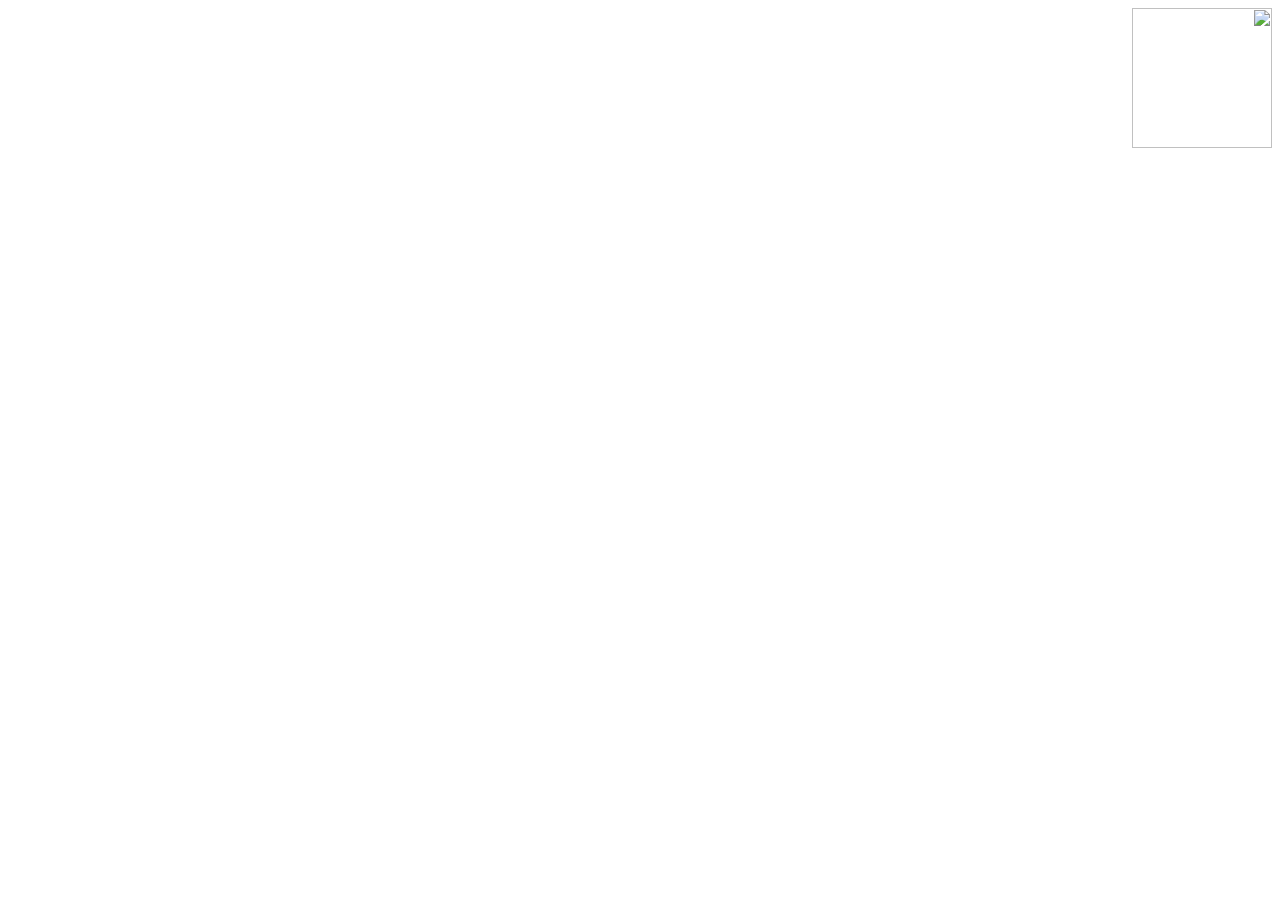
==== index.html @ ad8652a1 "Web app 1.1.0 (build 6ddc6e2c517a)" ====
<!DOCTYPE html>
<html lang="ar" dir="rtl">
<head>
  <!-- Replaced by `flutter build web --base-href`; the app is served from the
       root of its own origin. -->
  <base href="/matmurti/">

  <meta charset="UTF-8">
  <meta name="viewport" content="width=device-width, initial-scale=1, viewport-fit=cover">
  <title>مطمورتي</title>
  <meta name="description" content="مطمورتي: سجل مصاريفك ومداخيلك بالليرة السورية والدولار، بدون إنترنت.">

  <!-- The app draws on a canvas, so search engines would see an empty page:
       keep it out of the index and point them at the landing page. -->
  <meta name="robots" content="noindex">
  <link rel="canonical" href="https://www.khaderhash.me/matmurti/">

  <!-- Only this origin, ever: no CDN, no fonts.gstatic.com, no analytics.
       GitHub Pages cannot send headers, so the policy is a meta tag.
       'wasm-unsafe-eval' compiles the renderer and SQLite; blob: workers are
       the renderer's; inline styles are Flutter's own. -->
  <meta http-equiv="Content-Security-Policy" content="default-src 'self'; script-src 'self' 'wasm-unsafe-eval'; worker-src 'self' blob:; connect-src 'self'; img-src 'self' data: blob:; font-src 'self' data:; style-src 'self' 'unsafe-inline'; manifest-src 'self'; object-src 'none'; base-uri 'self'; form-action 'none'">
  <meta name="referrer" content="no-referrer">

  <!-- Installed app: name, icon, full screen, light status bar with dark
       icons on the app's canvas colour. -->
  <meta name="theme-color" content="#FBF9F6">
  <meta name="mobile-web-app-capable" content="yes">
  <meta name="apple-mobile-web-app-capable" content="yes">
  <meta name="apple-mobile-web-app-title" content="مطمورتي">
  <meta name="apple-mobile-web-app-status-bar-style" content="default">
  <meta name="format-detection" content="telephone=no">
  <link rel="apple-touch-icon" href="icons/apple-touch-icon.png">
  <link rel="manifest" href="manifest.json">
  <link rel="icon" type="image/png" sizes="32x32" href="favicon.png">
  <link rel="icon" href="favicon.ico" sizes="any">

  <link rel="stylesheet" href="app_shell.css">
</head>
<body>
  <!-- Same canvas and jar as the Flutter splash, until its first frame. -->
  <div id="splash" aria-hidden="true">
    <img src="assets/assets/brand/jar_tile.webp" width="140" height="140" alt="">
    <p id="startup-error" hidden>ما قدرنا نفتح مطمورتي على هالمتصفح. حدّث المتصفح أو نظام الجهاز وجرّب مرة تانية.</p>
  </div>

  <!-- iPhone, in Safari, not installed: how to add the app to the home
       screen (app_shell.js picks the variant). Plain HTML, so Flutter is
       not downloaded into a tab the user will close. -->
  <main id="install" hidden>
    <header class="install-head">
      <img src="icons/apple-touch-icon.png" width="72" height="72" alt="">
      <h1>ثبّت مطمورتي على الشاشة الرئيسية</h1>
      <p class="lead">بتشتغل متل أي تطبيق، وبدون إنترنت. التثبيت من Safari ببلاش وبياخد ثواني.</p>
    </header>

    <!-- iOS 26 and later: the Share button is inside the ••• menu. -->
    <ol class="steps" data-variant="safari26" hidden>
      <li>
        <p>اضغط زر <b>•••</b> تحت الشاشة</p>
        <svg viewBox="0 0 320 76" role="img" aria-label="شريط Safari السفلي وزر النقاط الثلاث">
          <rect x="6" y="10" width="308" height="56" rx="28" class="bar"/>
          <path d="M268 38l12-12M268 38l12 12" class="ink" stroke-width="4" fill="none" stroke-linecap="round"/>
          <rect x="70" y="22" width="184" height="32" rx="16" class="field"/>
          <text x="162" y="42" class="url">khaderhash.github.io</text>
          <circle cx="40" cy="38" r="22" class="ring"/>
          <circle cx="30" cy="38" r="3.6" class="dot"/><circle cx="40" cy="38" r="3.6" class="dot"/><circle cx="50" cy="38" r="3.6" class="dot"/>
        </svg>
      </li>
      <li>
        <p>اختر <b>مشاركة</b></p>
        <svg viewBox="0 0 320 70" role="img" aria-label="خيار مشاركة">
          <rect x="6" y="6" width="308" height="58" rx="16" class="sheet"/>
          <rect x="12" y="12" width="296" height="46" rx="12" class="hit"/>
          <text x="250" y="42" class="label">مشاركة</text>
          <g transform="translate(270 21)" class="share"><path d="M14 2v20M7 9l7-7 7 7" fill="none" stroke-width="3" stroke-linecap="round" stroke-linejoin="round"/><path d="M5 14v12h18V14" fill="none" stroke-width="3" stroke-linejoin="round"/></g>
        </svg>
      </li>
      <li>
        <p>انزل لتحت واضغط <b>إضافة إلى الشاشة الرئيسية</b></p>
        <svg viewBox="0 0 320 70" role="img" aria-label="خيار إضافة إلى الشاشة الرئيسية">
          <rect x="6" y="6" width="308" height="58" rx="16" class="sheet"/>
          <rect x="12" y="12" width="296" height="46" rx="12" class="hit"/>
          <text x="248" y="42" class="label">إضافة إلى الشاشة الرئيسية</text>
          <g transform="translate(266 20)" class="plus"><rect x="1.5" y="1.5" width="27" height="27" rx="7" fill="none" stroke-width="3"/><path d="M15 8v14M8 15h14" stroke-width="3" stroke-linecap="round"/></g>
        </svg>
      </li>
      <li>
        <p>خلّي <b>فتح كتطبيق ويب</b> مفعّل، واضغط <b>إضافة</b></p>
        <svg viewBox="0 0 320 112" role="img" aria-label="مفتاح فتح كتطبيق ويب وزر إضافة">
          <rect x="6" y="6" width="308" height="100" rx="16" class="sheet"/>
          <rect x="16" y="16" width="70" height="30" rx="15" class="hit-strong"/>
          <text x="51" y="37" class="button">إضافة</text>
          <text x="296" y="84" class="label">فتح كتطبيق ويب</text>
          <rect x="30" y="66" width="56" height="30" rx="15" class="toggle"/>
          <circle cx="71" cy="81" r="12" class="knob"/>
        </svg>
      </li>
      <li>
        <p>افتح مطمورتي من أيقونتها على الشاشة</p>
      </li>
    </ol>

    <!-- iOS 16.4 to 18: the Share button is in the bottom toolbar. -->
    <ol class="steps" data-variant="safari" hidden>
      <li>
        <p>اضغط زر <b>المشاركة</b> تحت الشاشة</p>
        <svg viewBox="0 0 320 76" role="img" aria-label="شريط Safari السفلي وزر المشاركة">
          <rect x="6" y="10" width="308" height="56" rx="14" class="bar"/>
          <path d="M282 38l10-10M282 38l10 10" class="ink" stroke-width="4" fill="none" stroke-linecap="round"/>
          <path d="M230 38l-10-10M230 38l-10 10" class="ink faint" stroke-width="4" fill="none" stroke-linecap="round"/>
          <circle cx="160" cy="38" r="22" class="ring"/>
          <g transform="translate(146 22)" class="share"><path d="M14 2v18M7 9l7-7 7 7" fill="none" stroke-width="3" stroke-linecap="round" stroke-linejoin="round"/><path d="M5 13v13h18V13" fill="none" stroke-width="3" stroke-linejoin="round"/></g>
          <path d="M84 28h14a6 6 0 016 6v14M70 30v16a6 6 0 006 6h16" class="ink faint" stroke-width="3" fill="none"/>
          <rect x="24" y="27" width="22" height="22" rx="5" class="ink faint" stroke-width="3" fill="none"/>
        </svg>
      </li>
      <li>
        <p>انزل لتحت واضغط <b>إضافة إلى الشاشة الرئيسية</b></p>
        <svg viewBox="0 0 320 70" role="img" aria-label="خيار إضافة إلى الشاشة الرئيسية">
          <rect x="6" y="6" width="308" height="58" rx="16" class="sheet"/>
          <rect x="12" y="12" width="296" height="46" rx="12" class="hit"/>
          <text x="248" y="42" class="label">إضافة إلى الشاشة الرئيسية</text>
          <g transform="translate(266 20)" class="plus"><rect x="1.5" y="1.5" width="27" height="27" rx="7" fill="none" stroke-width="3"/><path d="M15 8v14M8 15h14" stroke-width="3" stroke-linecap="round"/></g>
        </svg>
      </li>
      <li>
        <p>اضغط <b>إضافة</b> فوق الشاشة</p>
      </li>
      <li>
        <p>افتح مطمورتي من أيقونتها على الشاشة</p>
      </li>
    </ol>

    <!-- Chrome, Firefox or Edge on the iPhone. -->
    <ol class="steps" data-variant="other-browser" hidden>
      <li><p>اضغط زر <b>المشاركة</b> جنب العنوان فوق الشاشة</p></li>
      <li><p>اختر <b>إضافة إلى الشاشة الرئيسية</b>، ثم <b>إضافة</b></p></li>
      <li><p>افتح مطمورتي من أيقونتها على الشاشة</p></li>
    </ol>

    <!-- Inside Instagram, Facebook, TikTok…: those cannot add to the home
         screen. -->
    <section class="steps" data-variant="in-app" hidden>
      <p>هالصفحة مفتوحة جوّا تطبيق تاني، ومن هون ما بينفع التثبيت.</p>
      <p>اضغط <b>•••</b> أو زر المشاركة واختر <b>فتح في Safari</b>، أو انسخ الرابط والصقه بـ Safari:</p>
      <p class="link-row"><span class="link" dir="ltr">khaderhash.github.io/matmurti</span> <button type="button" id="copy-link">نسخ الرابط</button></p>
    </section>

    <!-- Older than iOS 16.4. -->
    <section class="steps" data-variant="old-ios" hidden>
      <p>مطمورتي بتحتاج iOS 16.4 أو أحدث.</p>
      <p>حدّث الآيفون من <b>الإعدادات ← عام ← تحديث البرنامج</b>، ورجاع افتح هالرابط.</p>
    </section>

    <aside class="warning">
      <svg viewBox="0 0 24 24" width="22" height="22" aria-hidden="true"><path d="M12 3L2 21h20L12 3z" fill="none" stroke="currentColor" stroke-width="2" stroke-linejoin="round"/><path d="M12 10v5M12 18v.5" stroke="currentColor" stroke-width="2" stroke-linecap="round"/></svg>
      <p><b>مهم:</b> إذا كمّلت من Safari بدون تثبيت، أي شي بتسجله هون <b>ما رح يظهر</b> بالتطبيق بعد ما تثبّته، ومتصفح Safari ممكن يمسحه لحاله.</p>
    </aside>

    <p class="note">ما لقيت «إضافة إلى الشاشة الرئيسية»؟ افتح الرابط بتطبيق Safari نفسه، مو من جوّا تطبيق تاني.</p>

    <button type="button" id="continue-anyway" class="secondary">كمّل بدون تثبيت</button>
  </main>

  <noscript>
    <p class="noscript">مطمورتي بتحتاج JavaScript. فعّله من إعدادات المتصفح.</p>
  </noscript>

  <!-- Decides between the install guide and the app, then loads Flutter
       (flutter_bootstrap.js) and the offline service worker. -->
  <script src="app_shell.js"></script>
</body>
</html>
---- app_shell.css ----
/* The page around the Flutter app: canvas colour edge to edge, the splash
   that stands in until Flutter's first frame, and the iPhone install
   guide. Colours and font are the app's own (AppColors, Alexandria). */
@font-face {
  font-family: 'Alexandria';
  src: url('assets/assets/fonts/Alexandria-VF.ttf') format('truetype');
  font-weight: 100 900;
  font-display: swap;
}

:root {
  --canvas: #FBF9F6;
  --surface: #FFFFFF;
  --muted: #F5F3F0;
  --bone: #EFECE6;
  --primary: #004253;
  --primary-bright: #0F5B6F;
  --primary-wash: rgba(15, 91, 111, 0.12);
  --text: #1B1C1A;
  --text-2: #40484C;
  --clay: #9D4225;
  --clay-soft: #FFDBD0;
}

[hidden] {
  display: none !important;
}

html, body {
  margin: 0;
  height: 100%;
  background: var(--canvas);
  overscroll-behavior: none;
}

body {
  font-family: 'Alexandria', -apple-system, system-ui, sans-serif;
  color: var(--text);
  -webkit-text-size-adjust: 100%;
}

#splash {
  position: fixed;
  inset: 0;
  display: flex;
  flex-direction: column;
  gap: 24px;
  align-items: center;
  justify-content: center;
  background: var(--canvas);
  transition: opacity 200ms ease-out;
}

#splash.gone {
  opacity: 0;
  pointer-events: none;
}

#startup-error {
  max-width: 320px;
  margin: 0 24px;
  text-align: center;
  line-height: 1.7;
  color: var(--text-2);
}

/* Reads env(safe-area-inset-*) for the app (app_shell.js). */
#safe-area-probe {
  position: fixed;
  inset: 0;
  visibility: hidden;
  pointer-events: none;
  padding: env(safe-area-inset-top) env(safe-area-inset-right)
    env(safe-area-inset-bottom) env(safe-area-inset-left);
}

/* --- Install guide ----------------------------------------------------- */

#install {
  box-sizing: border-box;
  max-width: 480px;
  min-height: 100%;
  margin: 0 auto;
  padding: calc(24px + env(safe-area-inset-top)) 20px
    calc(32px + env(safe-area-inset-bottom));
  line-height: 1.6;
}

.install-head {
  text-align: center;
}

.install-head img {
  border-radius: 16px;
  box-shadow: 0 6px 18px rgba(0, 66, 83, 0.18);
}

.install-head h1 {
  margin: 16px 0 6px;
  font-size: 22px;
  font-weight: 700;
  color: var(--primary);
}

.lead {
  margin: 0 0 20px;
  color: var(--text-2);
  font-size: 15px;
}

.steps {
  margin: 0;
  padding: 0;
  list-style: none;
  counter-reset: step;
}

.steps > li {
  counter-increment: step;
  position: relative;
  margin: 0 0 12px;
  padding: 14px 16px 14px 16px;
  padding-inline-start: 56px;
  background: var(--surface);
  border: 1px solid var(--bone);
  border-radius: 16px;
}

.steps > li::before {
  content: counter(step);
  position: absolute;
  inset-inline-start: 14px;
  top: 14px;
  width: 30px;
  height: 30px;
  border-radius: 50%;
  background: var(--primary);
  color: #fff;
  font-weight: 700;
  font-size: 15px;
  line-height: 30px;
  text-align: center;
}

.steps p {
  margin: 2px 0;
  font-size: 16px;
}

.steps b {
  color: var(--primary);
}

.steps svg {
  display: block;
  width: 100%;
  height: auto;
  margin-top: 10px;
}

section.steps {
  padding: 16px;
  background: var(--surface);
  border: 1px solid var(--bone);
  border-radius: 16px;
}

/* Drawings of Safari's own controls. */
svg .bar { fill: #F2F2F4; stroke: #DCDCE0; }
svg .sheet { fill: #F2F2F4; }
svg .field { fill: #E4E4E8; }
svg .hit { fill: var(--surface); stroke: var(--primary-bright); stroke-width: 2.5; }
svg .hit-strong { fill: #0A84FF; }
svg .ring { fill: var(--primary-wash); stroke: var(--primary-bright); stroke-width: 3; }
svg .dot { fill: #1C1C1E; }
svg .ink { stroke: #0A84FF; }
svg .ink.faint { stroke: #9FC9FF; }
svg .share, svg .plus { stroke: #1C1C1E; fill: none; }
svg .toggle { fill: #34C759; }
svg .knob { fill: #FFFFFF; }
svg text { font-family: 'Alexandria', -apple-system, sans-serif; }
/* In right-to-left text "start" is the right edge: x is where the label
   begins, just left of its icon. */
svg .label { font-size: 15px; fill: #1C1C1E; text-anchor: start; direction: rtl; }
svg .url { font-size: 13px; fill: #3C3C43; text-anchor: middle; direction: ltr; }
svg .button { font-size: 14px; font-weight: 700; fill: #FFFFFF; text-anchor: middle; direction: rtl; }

.warning {
  display: flex;
  gap: 10px;
  align-items: flex-start;
  margin: 16px 0 10px;
  padding: 14px 16px;
  background: var(--clay-soft);
  color: var(--clay);
  border-radius: 16px;
}

.warning svg { flex: none; margin-top: 3px; }
.warning p { margin: 0; font-size: 15px; }

.note {
  margin: 0 4px 20px;
  font-size: 13px;
  color: var(--text-2);
}

.link-row {
  display: flex;
  flex-wrap: wrap;
  gap: 10px;
  align-items: center;
}

.link {
  padding: 6px 12px;
  background: var(--muted);
  border-radius: 10px;
  font-weight: 700;
  user-select: all;
  -webkit-user-select: all;
}

button {
  font: inherit;
  cursor: pointer;
}

#copy-link {
  padding: 8px 14px;
  border: 0;
  border-radius: 12px;
  background: var(--primary);
  color: #fff;
  font-weight: 700;
}

.secondary {
  display: block;
  width: 100%;
  min-height: 52px;
  border: 1.5px solid var(--bone);
  border-radius: 14px;
  background: transparent;
  color: var(--primary);
  font-size: 16px;
  font-weight: 700;
}

.noscript {
  margin: 40px 20px;
  text-align: center;
}
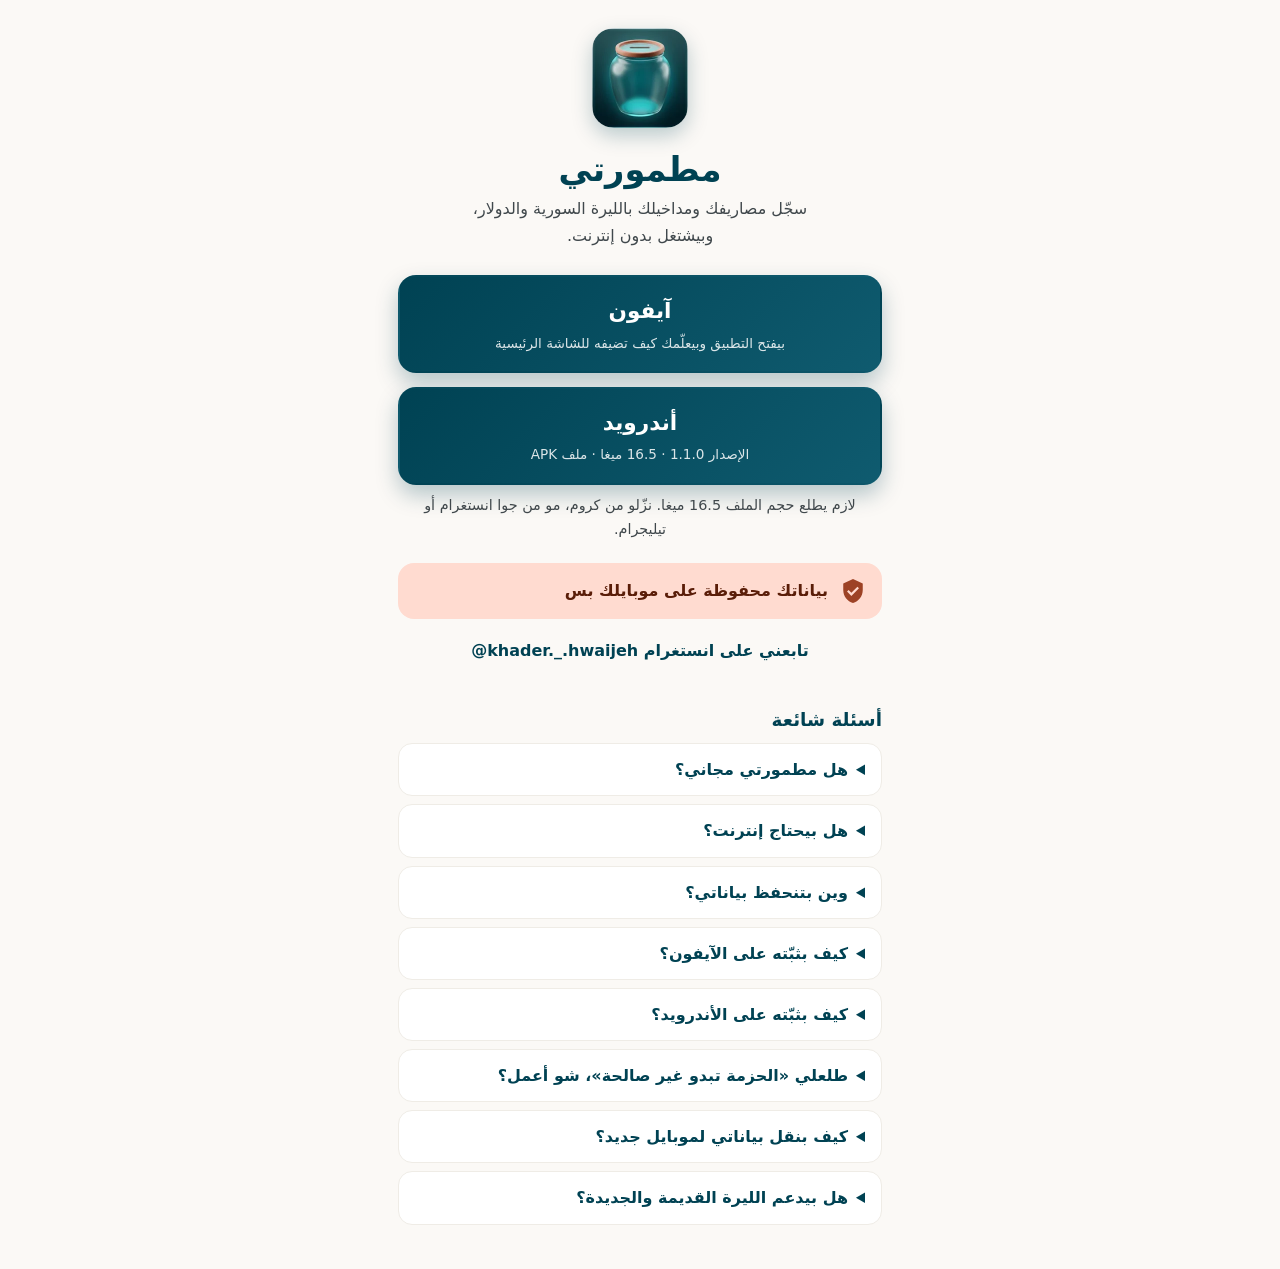
==== commit c39280e7: "Web app 1.1.0 (build c4ec85d94411)" ====
--- a/index.html
+++ b/index.html
@@ -1,174 +1,226 @@
-<!DOCTYPE html>
-<html lang="ar" dir="rtl">
-<head>
-  <!-- Replaced by `flutter build web --base-href`; the app is served from the
-       root of its own origin. -->
-  <base href="/matmurti/">
-
-  <meta charset="UTF-8">
-  <meta name="viewport" content="width=device-width, initial-scale=1, viewport-fit=cover">
-  <title>مطمورتي</title>
-  <meta name="description" content="مطمورتي: سجل مصاريفك ومداخيلك بالليرة السورية والدولار، بدون إنترنت.">
-
-  <!-- The app draws on a canvas, so search engines would see an empty page:
-       keep it out of the index and point them at the landing page. -->
-  <meta name="robots" content="noindex">
-  <link rel="canonical" href="https://www.khaderhash.me/matmurti/">
-
-  <!-- Only this origin, ever: no CDN, no fonts.gstatic.com, no analytics.
-       GitHub Pages cannot send headers, so the policy is a meta tag.
-       'wasm-unsafe-eval' compiles the renderer and SQLite; blob: workers are
-       the renderer's; inline styles are Flutter's own. -->
-  <meta http-equiv="Content-Security-Policy" content="default-src 'self'; script-src 'self' 'wasm-unsafe-eval'; worker-src 'self' blob:; connect-src 'self'; img-src 'self' data: blob:; font-src 'self' data:; style-src 'self' 'unsafe-inline'; manifest-src 'self'; object-src 'none'; base-uri 'self'; form-action 'none'">
-  <meta name="referrer" content="no-referrer">
-
-  <!-- Installed app: name, icon, full screen, light status bar with dark
-       icons on the app's canvas colour. -->
-  <meta name="theme-color" content="#FBF9F6">
-  <meta name="mobile-web-app-capable" content="yes">
-  <meta name="apple-mobile-web-app-capable" content="yes">
-  <meta name="apple-mobile-web-app-title" content="مطمورتي">
-  <meta name="apple-mobile-web-app-status-bar-style" content="default">
-  <meta name="format-detection" content="telephone=no">
-  <link rel="apple-touch-icon" href="icons/apple-touch-icon.png">
-  <link rel="manifest" href="manifest.json">
-  <link rel="icon" type="image/png" sizes="32x32" href="favicon.png">
-  <link rel="icon" href="favicon.ico" sizes="any">
-
-  <link rel="stylesheet" href="app_shell.css">
-</head>
-<body>
-  <!-- Same canvas and jar as the Flutter splash, until its first frame. -->
-  <div id="splash" aria-hidden="true">
-    <img src="assets/assets/brand/jar_tile.webp" width="140" height="140" alt="">
-    <p id="startup-error" hidden>ما قدرنا نفتح مطمورتي على هالمتصفح. حدّث المتصفح أو نظام الجهاز وجرّب مرة تانية.</p>
-  </div>
-
-  <!-- iPhone, in Safari, not installed: how to add the app to the home
-       screen (app_shell.js picks the variant). Plain HTML, so Flutter is
-       not downloaded into a tab the user will close. -->
-  <main id="install" hidden>
-    <header class="install-head">
-      <img src="icons/apple-touch-icon.png" width="72" height="72" alt="">
-      <h1>ثبّت مطمورتي على الشاشة الرئيسية</h1>
-      <p class="lead">بتشتغل متل أي تطبيق، وبدون إنترنت. التثبيت من Safari ببلاش وبياخد ثواني.</p>
-    </header>
-
-    <!-- iOS 26 and later: the Share button is inside the ••• menu. -->
-    <ol class="steps" data-variant="safari26" hidden>
-      <li>
-        <p>اضغط زر <b>•••</b> تحت الشاشة</p>
-        <svg viewBox="0 0 320 76" role="img" aria-label="شريط Safari السفلي وزر النقاط الثلاث">
-          <rect x="6" y="10" width="308" height="56" rx="28" class="bar"/>
-          <path d="M268 38l12-12M268 38l12 12" class="ink" stroke-width="4" fill="none" stroke-linecap="round"/>
-          <rect x="70" y="22" width="184" height="32" rx="16" class="field"/>
-          <text x="162" y="42" class="url">khaderhash.github.io</text>
-          <circle cx="40" cy="38" r="22" class="ring"/>
-          <circle cx="30" cy="38" r="3.6" class="dot"/><circle cx="40" cy="38" r="3.6" class="dot"/><circle cx="50" cy="38" r="3.6" class="dot"/>
-        </svg>
-      </li>
-      <li>
-        <p>اختر <b>مشاركة</b></p>
-        <svg viewBox="0 0 320 70" role="img" aria-label="خيار مشاركة">
-          <rect x="6" y="6" width="308" height="58" rx="16" class="sheet"/>
-          <rect x="12" y="12" width="296" height="46" rx="12" class="hit"/>
-          <text x="250" y="42" class="label">مشاركة</text>
-          <g transform="translate(270 21)" class="share"><path d="M14 2v20M7 9l7-7 7 7" fill="none" stroke-width="3" stroke-linecap="round" stroke-linejoin="round"/><path d="M5 14v12h18V14" fill="none" stroke-width="3" stroke-linejoin="round"/></g>
-        </svg>
-      </li>
-      <li>
-        <p>انزل لتحت واضغط <b>إضافة إلى الشاشة الرئيسية</b></p>
-        <svg viewBox="0 0 320 70" role="img" aria-label="خيار إضافة إلى الشاشة الرئيسية">
-          <rect x="6" y="6" width="308" height="58" rx="16" class="sheet"/>
-          <rect x="12" y="12" width="296" height="46" rx="12" class="hit"/>
-          <text x="248" y="42" class="label">إضافة إلى الشاشة الرئيسية</text>
-          <g transform="translate(266 20)" class="plus"><rect x="1.5" y="1.5" width="27" height="27" rx="7" fill="none" stroke-width="3"/><path d="M15 8v14M8 15h14" stroke-width="3" stroke-linecap="round"/></g>
-        </svg>
-      </li>
-      <li>
-        <p>خلّي <b>فتح كتطبيق ويب</b> مفعّل، واضغط <b>إضافة</b></p>
-        <svg viewBox="0 0 320 112" role="img" aria-label="مفتاح فتح كتطبيق ويب وزر إضافة">
-          <rect x="6" y="6" width="308" height="100" rx="16" class="sheet"/>
-          <rect x="16" y="16" width="70" height="30" rx="15" class="hit-strong"/>
-          <text x="51" y="37" class="button">إضافة</text>
-          <text x="296" y="84" class="label">فتح كتطبيق ويب</text>
-          <rect x="30" y="66" width="56" height="30" rx="15" class="toggle"/>
-          <circle cx="71" cy="81" r="12" class="knob"/>
-        </svg>
-      </li>
-      <li>
-        <p>افتح مطمورتي من أيقونتها على الشاشة</p>
-      </li>
-    </ol>
-
-    <!-- iOS 16.4 to 18: the Share button is in the bottom toolbar. -->
-    <ol class="steps" data-variant="safari" hidden>
-      <li>
-        <p>اضغط زر <b>المشاركة</b> تحت الشاشة</p>
-        <svg viewBox="0 0 320 76" role="img" aria-label="شريط Safari السفلي وزر المشاركة">
-          <rect x="6" y="10" width="308" height="56" rx="14" class="bar"/>
-          <path d="M282 38l10-10M282 38l10 10" class="ink" stroke-width="4" fill="none" stroke-linecap="round"/>
-          <path d="M230 38l-10-10M230 38l-10 10" class="ink faint" stroke-width="4" fill="none" stroke-linecap="round"/>
-          <circle cx="160" cy="38" r="22" class="ring"/>
-          <g transform="translate(146 22)" class="share"><path d="M14 2v18M7 9l7-7 7 7" fill="none" stroke-width="3" stroke-linecap="round" stroke-linejoin="round"/><path d="M5 13v13h18V13" fill="none" stroke-width="3" stroke-linejoin="round"/></g>
-          <path d="M84 28h14a6 6 0 016 6v14M70 30v16a6 6 0 006 6h16" class="ink faint" stroke-width="3" fill="none"/>
-          <rect x="24" y="27" width="22" height="22" rx="5" class="ink faint" stroke-width="3" fill="none"/>
-        </svg>
-      </li>
-      <li>
-        <p>انزل لتحت واضغط <b>إضافة إلى الشاشة الرئيسية</b></p>
-        <svg viewBox="0 0 320 70" role="img" aria-label="خيار إضافة إلى الشاشة الرئيسية">
-          <rect x="6" y="6" width="308" height="58" rx="16" class="sheet"/>
-          <rect x="12" y="12" width="296" height="46" rx="12" class="hit"/>
-          <text x="248" y="42" class="label">إضافة إلى الشاشة الرئيسية</text>
-          <g transform="translate(266 20)" class="plus"><rect x="1.5" y="1.5" width="27" height="27" rx="7" fill="none" stroke-width="3"/><path d="M15 8v14M8 15h14" stroke-width="3" stroke-linecap="round"/></g>
-        </svg>
-      </li>
-      <li>
-        <p>اضغط <b>إضافة</b> فوق الشاشة</p>
-      </li>
-      <li>
-        <p>افتح مطمورتي من أيقونتها على الشاشة</p>
-      </li>
-    </ol>
-
-    <!-- Chrome, Firefox or Edge on the iPhone. -->
-    <ol class="steps" data-variant="other-browser" hidden>
-      <li><p>اضغط زر <b>المشاركة</b> جنب العنوان فوق الشاشة</p></li>
-      <li><p>اختر <b>إضافة إلى الشاشة الرئيسية</b>، ثم <b>إضافة</b></p></li>
-      <li><p>افتح مطمورتي من أيقونتها على الشاشة</p></li>
-    </ol>
-
-    <!-- Inside Instagram, Facebook, TikTok…: those cannot add to the home
-         screen. -->
-    <section class="steps" data-variant="in-app" hidden>
-      <p>هالصفحة مفتوحة جوّا تطبيق تاني، ومن هون ما بينفع التثبيت.</p>
-      <p>اضغط <b>•••</b> أو زر المشاركة واختر <b>فتح في Safari</b>، أو انسخ الرابط والصقه بـ Safari:</p>
-      <p class="link-row"><span class="link" dir="ltr">khaderhash.github.io/matmurti</span> <button type="button" id="copy-link">نسخ الرابط</button></p>
-    </section>
-
-    <!-- Older than iOS 16.4. -->
-    <section class="steps" data-variant="old-ios" hidden>
-      <p>مطمورتي بتحتاج iOS 16.4 أو أحدث.</p>
-      <p>حدّث الآيفون من <b>الإعدادات ← عام ← تحديث البرنامج</b>، ورجاع افتح هالرابط.</p>
-    </section>
-
-    <aside class="warning">
-      <svg viewBox="0 0 24 24" width="22" height="22" aria-hidden="true"><path d="M12 3L2 21h20L12 3z" fill="none" stroke="currentColor" stroke-width="2" stroke-linejoin="round"/><path d="M12 10v5M12 18v.5" stroke="currentColor" stroke-width="2" stroke-linecap="round"/></svg>
-      <p><b>مهم:</b> إذا كمّلت من Safari بدون تثبيت، أي شي بتسجله هون <b>ما رح يظهر</b> بالتطبيق بعد ما تثبّته، ومتصفح Safari ممكن يمسحه لحاله.</p>
-    </aside>
-
-    <p class="note">ما لقيت «إضافة إلى الشاشة الرئيسية»؟ افتح الرابط بتطبيق Safari نفسه، مو من جوّا تطبيق تاني.</p>
-
-    <button type="button" id="continue-anyway" class="secondary">كمّل بدون تثبيت</button>
-  </main>
-
-  <noscript>
-    <p class="noscript">مطمورتي بتحتاج JavaScript. فعّله من إعدادات المتصفح.</p>
-  </noscript>
-
-  <!-- Decides between the install guide and the app, then loads Flutter
-       (flutter_bootstrap.js) and the offline service worker. -->
-  <script src="app_shell.js"></script>
-</body>
-</html>
+<!doctype html>
+<html lang="ar" dir="rtl">
+<head>
+<meta charset="utf-8">
+<meta name="viewport" content="width=device-width, initial-scale=1, viewport-fit=cover">
+<title>مطمورتي — تطبيق مصاريف بالليرة السورية والدولار بدون إنترنت</title>
+<meta name="description" content="تطبيق مصاريف مجاني بالليرة السورية والدولار: حساب المصاريف والمداخيل بدون انترنت، بالليرة الجديدة والقديمة، مع التصريف. للأندرويد والآيفون، وبياناتك على موبايلك بس.">
+<link rel="canonical" href="https://khaderhash.github.io/matmurti/">
+<!-- ═══ GOOGLE SEARCH CONSOLE ═══════════════════════════════════════════
+     Replace this whole comment block with the verification tag Search
+     Console gives you (edit tool/web/make_welcome.py, not the HTML; see
+     docs/github-pages.md), e.g.:
+     <meta name="google-site-verification" content="YOUR-CODE">
+     ═════════════════════════════════════════════════════════════════════ -->
+<meta name="theme-color" content="#004253">
+<link rel="icon" href="jar.webp" type="image/webp">
+<link rel="apple-touch-icon" href="app/icons/apple-touch-icon.png">
+<meta property="og:type" content="website">
+<meta property="og:locale" content="ar_AR">
+<meta property="og:site_name" content="مطمورتي">
+<meta property="og:url" content="https://khaderhash.github.io/matmurti/">
+<meta property="og:title" content="مطمورتي — مصاريفك ومداخيلك بالليرة والدولار">
+<meta property="og:description" content="بيشتغل بدون إنترنت، وبياناتك محفوظة على موبايلك بس. مجاني للأندرويد والآيفون.">
+<meta property="og:image" content="https://khaderhash.github.io/matmurti/og.jpg">
+<meta property="og:image:width" content="1200">
+<meta property="og:image:height" content="630">
+<meta property="og:image:alt" content="شاشات تطبيق مطمورتي">
+<meta name="twitter:card" content="summary_large_image">
+<script>
+// Opened from a home-screen icon (one made here before the app moved to
+// app/, or this page added itself), or an old link to an app screen
+// (#/home): go to the app.
+if (navigator.standalone === true ||
+    matchMedia('(display-mode: standalone)').matches ||
+    location.hash.indexOf('#/') === 0) {
+  location.replace('app/' + location.hash);
+}
+// The visitor's phone first; both buttons always show.
+(function () {
+  var ua = navigator.userAgent, c = document.documentElement.classList;
+  if (/iPhone|iPad|iPod/.test(ua) || (/Macintosh/.test(ua) && navigator.maxTouchPoints > 1)) c.add('ios');
+  else if (/Android/.test(ua)) c.add('android');
+})();
+</script>
+<script type="application/ld+json">
+{
+ "@context": "https://schema.org",
+ "@graph": [
+  {
+   "@type": "SoftwareApplication",
+   "@id": "https://khaderhash.github.io/matmurti/#app",
+   "name": "مطمورتي",
+   "alternateName": "Matmurti",
+   "url": "https://khaderhash.github.io/matmurti/",
+   "description": "تطبيق مصاريف مجاني بالليرة السورية والدولار: حساب المصاريف والمداخيل بدون انترنت، بالليرة الجديدة والقديمة، مع التصريف. للأندرويد والآيفون، وبياناتك على موبايلك بس.",
+   "inLanguage": "ar",
+   "applicationCategory": "FinanceApplication",
+   "operatingSystem": "Android 7.0+, iOS 16.4+ (web app)",
+   "softwareVersion": "1.1.0",
+   "fileSize": "16.5 MB",
+   "downloadUrl": [
+    "https://github.com/khaderhash/matmurti/releases/latest/download/matmurti.apk",
+    "https://khaderhash.github.io/matmurti/app/"
+   ],
+   "installUrl": "https://khaderhash.github.io/matmurti/app/",
+   "isAccessibleForFree": true,
+   "offers": {
+    "@type": "Offer",
+    "price": "0",
+    "priceCurrency": "USD"
+   },
+   "featureList": [
+    "يشتغل بدون إنترنت",
+    "الليرة السورية الجديدة والقديمة والدولار",
+    "تسجيل التصريف بين الدولار والليرة",
+    "نسخة احتياطية بملف إكسل بين الأندرويد والآيفون",
+    "بدون حساب، والبيانات على الموبايل بس"
+   ],
+   "image": "https://khaderhash.github.io/matmurti/og.jpg",
+   "author": {
+    "@type": "Person",
+    "name": "Khader Hassan Hwaijeh",
+    "url": "https://www.khaderhash.me/"
+   }
+  },
+  {
+   "@type": "FAQPage",
+   "@id": "https://khaderhash.github.io/matmurti/#faq",
+   "mainEntity": [
+    {
+     "@type": "Question",
+     "name": "هل مطمورتي مجاني؟",
+     "acceptedAnswer": {
+      "@type": "Answer",
+      "text": "إي، مجاني بالكامل: بدون إعلانات وبدون اشتراك."
+     }
+    },
+    {
+     "@type": "Question",
+     "name": "هل بيحتاج إنترنت؟",
+     "acceptedAnswer": {
+      "@type": "Answer",
+      "text": "لا. نسخة الأندرويد ما إلها صلاحية إنترنت أصلاً. نسخة الآيفون بتحتاج إنترنت أول مرة بس لتنزل، وبعدها بتشتغل بدون إنترنت."
+     }
+    },
+    {
+     "@type": "Question",
+     "name": "وين بتنحفظ بياناتي؟",
+     "acceptedAnswer": {
+      "@type": "Answer",
+      "text": "على موبايلك بس، جوّا التطبيق. ما في حساب ولا سيرفر، وما حدا غيرك بيشوفها. على الآيفون، إذا حذفت أيقونة التطبيق بتنحذف بياناته معها، فخلّي عندك نسخة احتياطية."
+     }
+    },
+    {
+     "@type": "Question",
+     "name": "كيف بثبّته على الآيفون؟",
+     "acceptedAnswer": {
+      "@type": "Answer",
+      "text": "اضغط «آيفون» بهالصفحة من Safari أو Chrome، وبيفتحلك التطبيق مع الخطوات: زر المشاركة (بـ Safari على iOS 26: زر ••• ثم مشاركة؛ بـ Chrome: بشريط العنوان)، بعدين «إضافة إلى الشاشة الرئيسية» و«إضافة». بيحتاج iOS 16.4 أو أحدث."
+     }
+    },
+    {
+     "@type": "Question",
+     "name": "كيف بثبّته على الأندرويد؟",
+     "acceptedAnswer": {
+      "@type": "Answer",
+      "text": "اضغط «أندرويد» بهالصفحة من كروم، واستنى لحتى يخلص التنزيل (حجم الملف 16.5 ميغا)، وافتحه. إذا طلب منك، اسمح بالتثبيت من هالمصدر، وإذا طلع تحذير من Play Protect اختار «التفاصيل» وبعدين «التثبيت على أي حال»."
+     }
+    },
+    {
+     "@type": "Question",
+     "name": "طلعلي «الحزمة تبدو غير صالحة»، شو أعمل؟",
+     "acceptedAnswer": {
+      "@type": "Answer",
+      "text": "غالباً التنزيل ما كمل. احذف الملف، ونزّله من جديد من كروم (مو من جوا انستغرام أو تيليجرام)، وتأكد إنو حجمه 16.5 ميغا قبل ما تفتحه."
+     }
+    },
+    {
+     "@type": "Question",
+     "name": "كيف بنقل بياناتي لموبايل جديد؟",
+     "acceptedAnswer": {
+      "@type": "Answer",
+      "text": "من الإعدادات اختار «تصدير البيانات»، بيطلعلك ملف إكسل، احفظه أو ابعته لحالك. على الموبايل الجديد اختار «استيراد البيانات» وافتح الملف. نفس الملف بيشتغل بين الأندرويد والآيفون."
+     }
+    },
+    {
+     "@type": "Question",
+     "name": "هل بيدعم الليرة القديمة والجديدة؟",
+     "acceptedAnswer": {
+      "@type": "Answer",
+      "text": "إي. بتكتب المبلغ بالليرة القديمة أو الجديدة والتطبيق بيحوّل لحاله (100 قديمة = 1 جديدة). وكمان بتقدر تسجل بالدولار وتسجل التصريف بين الدولار والليرة."
+     }
+    }
+   ]
+  }
+ ]
+}
+</script>
+<style>
+:root{--bg:#FBF9F6;--surface:#fff;--line:#EFECE6;--primary:#004253;--primary2:#0F5B6F;--clay:#9D4225;--claySoft:#FFDBD0;--text:#1B1C1A;--text2:#40484C}
+*{box-sizing:border-box}
+html{-webkit-text-size-adjust:100%}
+body{margin:0;background:var(--bg);color:var(--text);font:16px/1.7 system-ui,-apple-system,"Segoe UI","Noto Sans Arabic",Tahoma,sans-serif}
+main{max-width:520px;margin:0 auto;padding:calc(28px + env(safe-area-inset-top)) 18px calc(36px + env(safe-area-inset-bottom))}
+header{text-align:center}
+header img{width:96px;height:100px;border-radius:22px;box-shadow:0 8px 20px rgba(0,66,83,.25)}
+h1{margin:14px 0 4px;font-size:2.1rem;line-height:1.2;color:var(--primary)}
+.tagline{margin:0 auto;max-width:380px;color:var(--text2)}
+#get{display:flex;flex-direction:column;gap:14px;margin:26px 0 0}
+.choice{display:flex;flex-direction:column}
+.ios .choice.iphone,.android .choice.android{order:-1}
+.btn{display:block;text-align:center;text-decoration:none;border-radius:18px;padding:16px;font-weight:700;font-size:1.35rem;background:var(--surface);color:var(--primary);border:2px solid var(--line)}
+.btn small{display:block;font-size:.85rem;font-weight:500;color:var(--text2);margin-top:2px}
+.ios .iphone .btn,.android .android .btn,html:not(.ios):not(.android) .btn{background:linear-gradient(135deg,var(--primary),var(--primary2));color:#fff;border-color:transparent;box-shadow:0 10px 22px rgba(0,66,83,.28)}
+.ios .iphone .btn small,.android .android .btn small,html:not(.ios):not(.android) .btn small{color:#fff;opacity:.85}
+.hint{margin:8px 4px 0;text-align:center;font-size:.9rem;color:var(--text2)}
+.privacy{display:flex;gap:12px;align-items:center;margin:22px 0 0;padding:14px 16px;border-radius:16px;background:var(--claySoft);color:#5a1d08;font-weight:600}
+.privacy svg{flex:0 0 26px}
+.follow{margin:18px 0 0;text-align:center}
+.follow a{color:var(--primary);font-weight:700;text-decoration:none}
+.follow bdi{direction:ltr}
+h2{font-size:1.15rem;margin:40px 0 8px;color:var(--primary)}
+details{margin:8px 0;padding:12px 16px;background:var(--surface);border:1px solid var(--line);border-radius:14px}
+summary{cursor:pointer;font-weight:700;color:var(--primary)}
+details p{margin:8px 0 0}
+</style>
+</head>
+<body>
+<main>
+<header>
+  <img src="[data-uri]" width="96" height="100" alt="شعار مطمورتي">
+  <h1>مطمورتي</h1>
+  <p class="tagline">سجّل مصاريفك ومداخيلك بالليرة السورية والدولار، وبيشتغل بدون إنترنت.</p>
+</header>
+
+<div id="get">
+  <div class="choice iphone">
+    <a class="btn" href="app/">آيفون<small>بيفتح التطبيق وبيعلّمك كيف تضيفه للشاشة الرئيسية</small></a>
+  </div>
+  <div class="choice android">
+    <a class="btn" href="https://github.com/khaderhash/matmurti/releases/latest/download/matmurti.apk">أندرويد<small>الإصدار 1.1.0 · 16.5 ميغا · ملف APK</small></a>
+    <p class="hint">لازم يطلع حجم الملف 16.5 ميغا. نزّلو من كروم، مو من جوا انستغرام أو تيليجرام.</p>
+  </div>
+</div>
+
+<p class="privacy">
+  <svg viewBox="0 0 24 24" width="26" height="26" aria-hidden="true"><path fill="#9D4225" d="M12 1 3 5v6c0 5.6 3.8 10.7 9 12 5.2-1.3 9-6.4 9-12V5l-9-4zm-1.5 15.5-4-4 1.4-1.4 2.6 2.6 5.6-5.6 1.4 1.4-7 7z"/></svg>
+  بياناتك محفوظة على موبايلك بس
+</p>
+
+<p class="follow"><a href="https://www.instagram.com/khader._.hwaijeh/" rel="noopener">تابعني على انستغرام <bdi>@khader._.hwaijeh</bdi></a></p>
+
+<section class="faq">
+<h2>أسئلة شائعة</h2>
+<details><summary>هل مطمورتي مجاني؟</summary><p>إي، مجاني بالكامل: بدون إعلانات وبدون اشتراك.</p></details>
+<details><summary>هل بيحتاج إنترنت؟</summary><p>لا. نسخة الأندرويد ما إلها صلاحية إنترنت أصلاً. نسخة الآيفون بتحتاج إنترنت أول مرة بس لتنزل، وبعدها بتشتغل بدون إنترنت.</p></details>
+<details><summary>وين بتنحفظ بياناتي؟</summary><p>على موبايلك بس، جوّا التطبيق. ما في حساب ولا سيرفر، وما حدا غيرك بيشوفها. على الآيفون، إذا حذفت أيقونة التطبيق بتنحذف بياناته معها، فخلّي عندك نسخة احتياطية.</p></details>
+<details><summary>كيف بثبّته على الآيفون؟</summary><p>اضغط «آيفون» بهالصفحة من Safari أو Chrome، وبيفتحلك التطبيق مع الخطوات: زر المشاركة (بـ Safari على iOS 26: زر ••• ثم مشاركة؛ بـ Chrome: بشريط العنوان)، بعدين «إضافة إلى الشاشة الرئيسية» و«إضافة». بيحتاج iOS 16.4 أو أحدث.</p></details>
+<details><summary>كيف بثبّته على الأندرويد؟</summary><p>اضغط «أندرويد» بهالصفحة من كروم، واستنى لحتى يخلص التنزيل (حجم الملف 16.5 ميغا)، وافتحه. إذا طلب منك، اسمح بالتثبيت من هالمصدر، وإذا طلع تحذير من Play Protect اختار «التفاصيل» وبعدين «التثبيت على أي حال».</p></details>
+<details><summary>طلعلي «الحزمة تبدو غير صالحة»، شو أعمل؟</summary><p>غالباً التنزيل ما كمل. احذف الملف، ونزّله من جديد من كروم (مو من جوا انستغرام أو تيليجرام)، وتأكد إنو حجمه 16.5 ميغا قبل ما تفتحه.</p></details>
+<details><summary>كيف بنقل بياناتي لموبايل جديد؟</summary><p>من الإعدادات اختار «تصدير البيانات»، بيطلعلك ملف إكسل، احفظه أو ابعته لحالك. على الموبايل الجديد اختار «استيراد البيانات» وافتح الملف. نفس الملف بيشتغل بين الأندرويد والآيفون.</p></details>
+<details><summary>هل بيدعم الليرة القديمة والجديدة؟</summary><p>إي. بتكتب المبلغ بالليرة القديمة أو الجديدة والتطبيق بيحوّل لحاله (100 قديمة = 1 جديدة). وكمان بتقدر تسجل بالدولار وتسجل التصريف بين الدولار والليرة.</p></details>
+</section>
+</main>
+</body>
+</html>
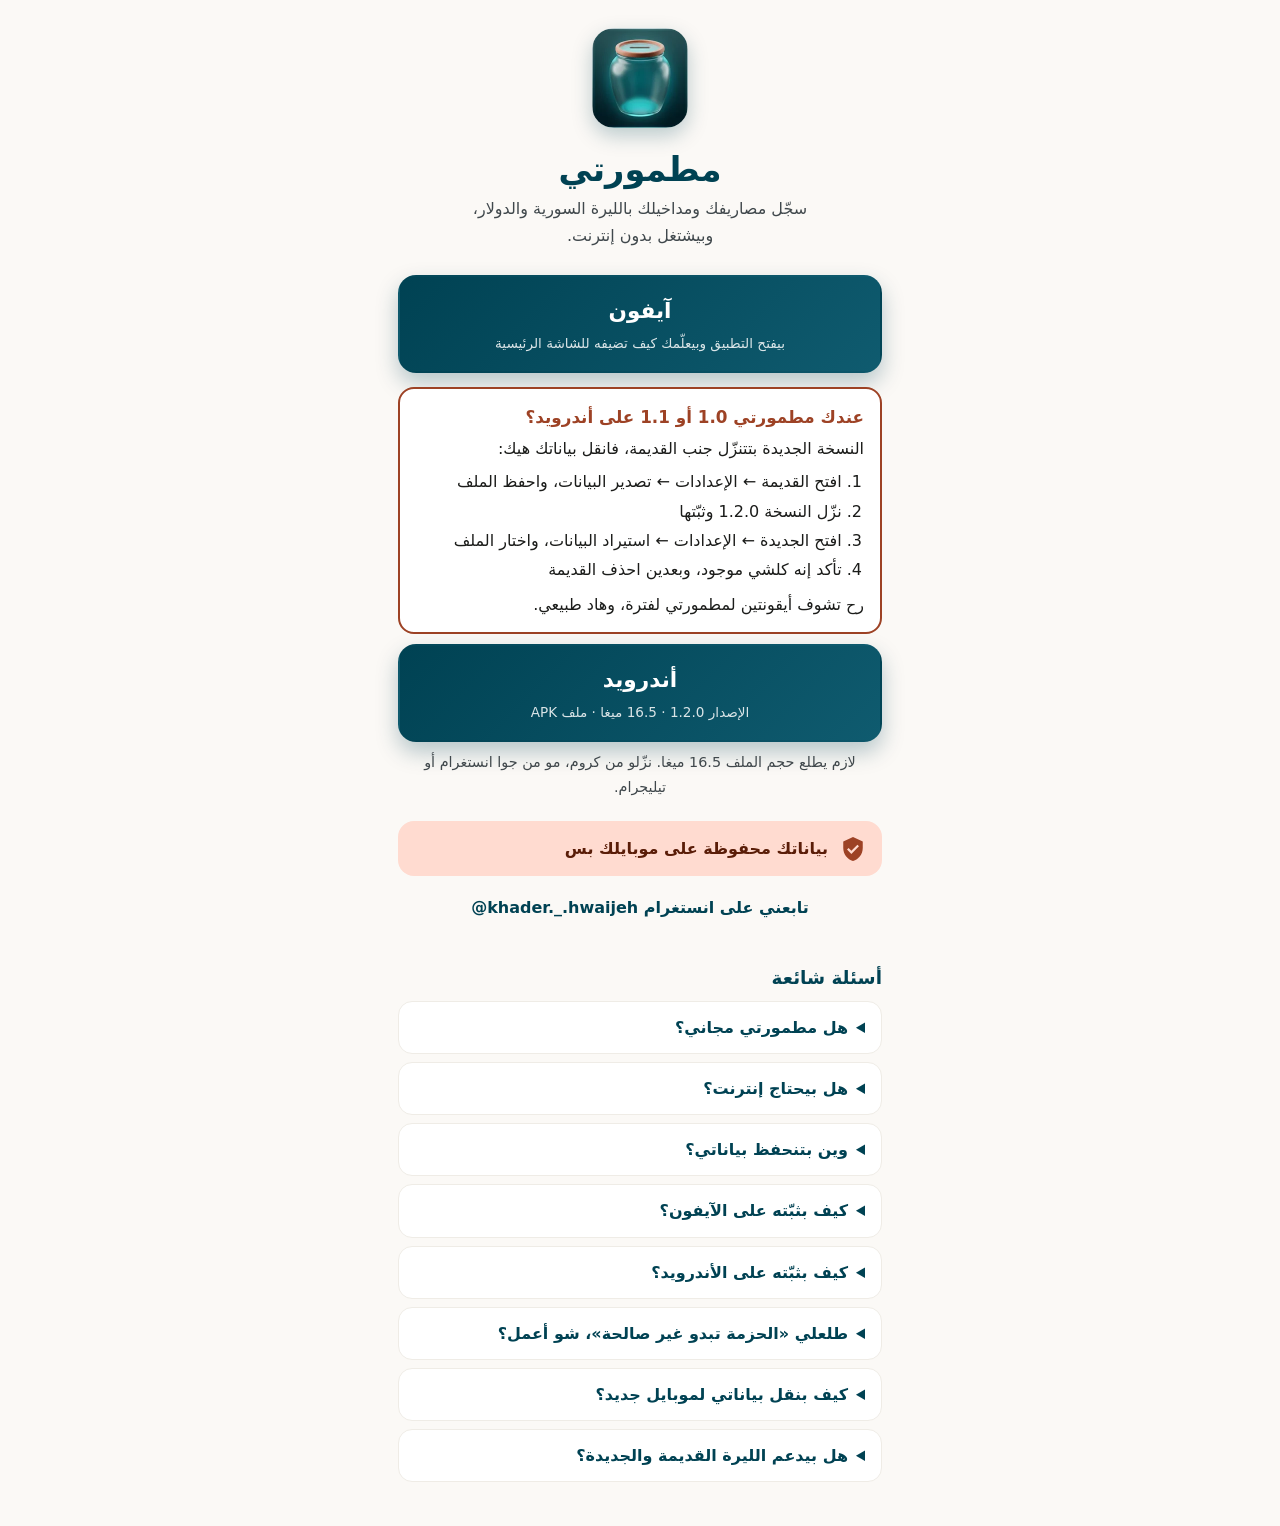
==== commit 8c88e988: "Web app 1.2.0 (build 9822a2352d66)" ====
--- a/index.html
+++ b/index.html
@@ -1,226 +1,242 @@
-<!doctype html>
-<html lang="ar" dir="rtl">
-<head>
-<meta charset="utf-8">
-<meta name="viewport" content="width=device-width, initial-scale=1, viewport-fit=cover">
-<title>مطمورتي — تطبيق مصاريف بالليرة السورية والدولار بدون إنترنت</title>
-<meta name="description" content="تطبيق مصاريف مجاني بالليرة السورية والدولار: حساب المصاريف والمداخيل بدون انترنت، بالليرة الجديدة والقديمة، مع التصريف. للأندرويد والآيفون، وبياناتك على موبايلك بس.">
-<link rel="canonical" href="https://khaderhash.github.io/matmurti/">
-<!-- ═══ GOOGLE SEARCH CONSOLE ═══════════════════════════════════════════
-     Replace this whole comment block with the verification tag Search
-     Console gives you (edit tool/web/make_welcome.py, not the HTML; see
-     docs/github-pages.md), e.g.:
-     <meta name="google-site-verification" content="YOUR-CODE">
-     ═════════════════════════════════════════════════════════════════════ -->
-<meta name="theme-color" content="#004253">
-<link rel="icon" href="jar.webp" type="image/webp">
-<link rel="apple-touch-icon" href="app/icons/apple-touch-icon.png">
-<meta property="og:type" content="website">
-<meta property="og:locale" content="ar_AR">
-<meta property="og:site_name" content="مطمورتي">
-<meta property="og:url" content="https://khaderhash.github.io/matmurti/">
-<meta property="og:title" content="مطمورتي — مصاريفك ومداخيلك بالليرة والدولار">
-<meta property="og:description" content="بيشتغل بدون إنترنت، وبياناتك محفوظة على موبايلك بس. مجاني للأندرويد والآيفون.">
-<meta property="og:image" content="https://khaderhash.github.io/matmurti/og.jpg">
-<meta property="og:image:width" content="1200">
-<meta property="og:image:height" content="630">
-<meta property="og:image:alt" content="شاشات تطبيق مطمورتي">
-<meta name="twitter:card" content="summary_large_image">
-<script>
-// Opened from a home-screen icon (one made here before the app moved to
-// app/, or this page added itself), or an old link to an app screen
-// (#/home): go to the app.
-if (navigator.standalone === true ||
-    matchMedia('(display-mode: standalone)').matches ||
-    location.hash.indexOf('#/') === 0) {
-  location.replace('app/' + location.hash);
-}
-// The visitor's phone first; both buttons always show.
-(function () {
-  var ua = navigator.userAgent, c = document.documentElement.classList;
-  if (/iPhone|iPad|iPod/.test(ua) || (/Macintosh/.test(ua) && navigator.maxTouchPoints > 1)) c.add('ios');
-  else if (/Android/.test(ua)) c.add('android');
-})();
-</script>
-<script type="application/ld+json">
-{
- "@context": "https://schema.org",
- "@graph": [
-  {
-   "@type": "SoftwareApplication",
-   "@id": "https://khaderhash.github.io/matmurti/#app",
-   "name": "مطمورتي",
-   "alternateName": "Matmurti",
-   "url": "https://khaderhash.github.io/matmurti/",
-   "description": "تطبيق مصاريف مجاني بالليرة السورية والدولار: حساب المصاريف والمداخيل بدون انترنت، بالليرة الجديدة والقديمة، مع التصريف. للأندرويد والآيفون، وبياناتك على موبايلك بس.",
-   "inLanguage": "ar",
-   "applicationCategory": "FinanceApplication",
-   "operatingSystem": "Android 7.0+, iOS 16.4+ (web app)",
-   "softwareVersion": "1.1.0",
-   "fileSize": "16.5 MB",
-   "downloadUrl": [
-    "https://github.com/khaderhash/matmurti/releases/latest/download/matmurti.apk",
-    "https://khaderhash.github.io/matmurti/app/"
-   ],
-   "installUrl": "https://khaderhash.github.io/matmurti/app/",
-   "isAccessibleForFree": true,
-   "offers": {
-    "@type": "Offer",
-    "price": "0",
-    "priceCurrency": "USD"
-   },
-   "featureList": [
-    "يشتغل بدون إنترنت",
-    "الليرة السورية الجديدة والقديمة والدولار",
-    "تسجيل التصريف بين الدولار والليرة",
-    "نسخة احتياطية بملف إكسل بين الأندرويد والآيفون",
-    "بدون حساب، والبيانات على الموبايل بس"
-   ],
-   "image": "https://khaderhash.github.io/matmurti/og.jpg",
-   "author": {
-    "@type": "Person",
-    "name": "Khader Hassan Hwaijeh",
-    "url": "https://www.khaderhash.me/"
-   }
-  },
-  {
-   "@type": "FAQPage",
-   "@id": "https://khaderhash.github.io/matmurti/#faq",
-   "mainEntity": [
-    {
-     "@type": "Question",
-     "name": "هل مطمورتي مجاني؟",
-     "acceptedAnswer": {
-      "@type": "Answer",
-      "text": "إي، مجاني بالكامل: بدون إعلانات وبدون اشتراك."
-     }
-    },
-    {
-     "@type": "Question",
-     "name": "هل بيحتاج إنترنت؟",
-     "acceptedAnswer": {
-      "@type": "Answer",
-      "text": "لا. نسخة الأندرويد ما إلها صلاحية إنترنت أصلاً. نسخة الآيفون بتحتاج إنترنت أول مرة بس لتنزل، وبعدها بتشتغل بدون إنترنت."
-     }
-    },
-    {
-     "@type": "Question",
-     "name": "وين بتنحفظ بياناتي؟",
-     "acceptedAnswer": {
-      "@type": "Answer",
-      "text": "على موبايلك بس، جوّا التطبيق. ما في حساب ولا سيرفر، وما حدا غيرك بيشوفها. على الآيفون، إذا حذفت أيقونة التطبيق بتنحذف بياناته معها، فخلّي عندك نسخة احتياطية."
-     }
-    },
-    {
-     "@type": "Question",
-     "name": "كيف بثبّته على الآيفون؟",
-     "acceptedAnswer": {
-      "@type": "Answer",
-      "text": "اضغط «آيفون» بهالصفحة من Safari أو Chrome، وبيفتحلك التطبيق مع الخطوات: زر المشاركة (بـ Safari على iOS 26: زر ••• ثم مشاركة؛ بـ Chrome: بشريط العنوان)، بعدين «إضافة إلى الشاشة الرئيسية» و«إضافة». بيحتاج iOS 16.4 أو أحدث."
-     }
-    },
-    {
-     "@type": "Question",
-     "name": "كيف بثبّته على الأندرويد؟",
-     "acceptedAnswer": {
-      "@type": "Answer",
-      "text": "اضغط «أندرويد» بهالصفحة من كروم، واستنى لحتى يخلص التنزيل (حجم الملف 16.5 ميغا)، وافتحه. إذا طلب منك، اسمح بالتثبيت من هالمصدر، وإذا طلع تحذير من Play Protect اختار «التفاصيل» وبعدين «التثبيت على أي حال»."
-     }
-    },
-    {
-     "@type": "Question",
-     "name": "طلعلي «الحزمة تبدو غير صالحة»، شو أعمل؟",
-     "acceptedAnswer": {
-      "@type": "Answer",
-      "text": "غالباً التنزيل ما كمل. احذف الملف، ونزّله من جديد من كروم (مو من جوا انستغرام أو تيليجرام)، وتأكد إنو حجمه 16.5 ميغا قبل ما تفتحه."
-     }
-    },
-    {
-     "@type": "Question",
-     "name": "كيف بنقل بياناتي لموبايل جديد؟",
-     "acceptedAnswer": {
-      "@type": "Answer",
-      "text": "من الإعدادات اختار «تصدير البيانات»، بيطلعلك ملف إكسل، احفظه أو ابعته لحالك. على الموبايل الجديد اختار «استيراد البيانات» وافتح الملف. نفس الملف بيشتغل بين الأندرويد والآيفون."
-     }
-    },
-    {
-     "@type": "Question",
-     "name": "هل بيدعم الليرة القديمة والجديدة؟",
-     "acceptedAnswer": {
-      "@type": "Answer",
-      "text": "إي. بتكتب المبلغ بالليرة القديمة أو الجديدة والتطبيق بيحوّل لحاله (100 قديمة = 1 جديدة). وكمان بتقدر تسجل بالدولار وتسجل التصريف بين الدولار والليرة."
-     }
-    }
-   ]
-  }
- ]
-}
-</script>
-<style>
-:root{--bg:#FBF9F6;--surface:#fff;--line:#EFECE6;--primary:#004253;--primary2:#0F5B6F;--clay:#9D4225;--claySoft:#FFDBD0;--text:#1B1C1A;--text2:#40484C}
-*{box-sizing:border-box}
-html{-webkit-text-size-adjust:100%}
-body{margin:0;background:var(--bg);color:var(--text);font:16px/1.7 system-ui,-apple-system,"Segoe UI","Noto Sans Arabic",Tahoma,sans-serif}
-main{max-width:520px;margin:0 auto;padding:calc(28px + env(safe-area-inset-top)) 18px calc(36px + env(safe-area-inset-bottom))}
-header{text-align:center}
-header img{width:96px;height:100px;border-radius:22px;box-shadow:0 8px 20px rgba(0,66,83,.25)}
-h1{margin:14px 0 4px;font-size:2.1rem;line-height:1.2;color:var(--primary)}
-.tagline{margin:0 auto;max-width:380px;color:var(--text2)}
-#get{display:flex;flex-direction:column;gap:14px;margin:26px 0 0}
-.choice{display:flex;flex-direction:column}
-.ios .choice.iphone,.android .choice.android{order:-1}
-.btn{display:block;text-align:center;text-decoration:none;border-radius:18px;padding:16px;font-weight:700;font-size:1.35rem;background:var(--surface);color:var(--primary);border:2px solid var(--line)}
-.btn small{display:block;font-size:.85rem;font-weight:500;color:var(--text2);margin-top:2px}
-.ios .iphone .btn,.android .android .btn,html:not(.ios):not(.android) .btn{background:linear-gradient(135deg,var(--primary),var(--primary2));color:#fff;border-color:transparent;box-shadow:0 10px 22px rgba(0,66,83,.28)}
-.ios .iphone .btn small,.android .android .btn small,html:not(.ios):not(.android) .btn small{color:#fff;opacity:.85}
-.hint{margin:8px 4px 0;text-align:center;font-size:.9rem;color:var(--text2)}
-.privacy{display:flex;gap:12px;align-items:center;margin:22px 0 0;padding:14px 16px;border-radius:16px;background:var(--claySoft);color:#5a1d08;font-weight:600}
-.privacy svg{flex:0 0 26px}
-.follow{margin:18px 0 0;text-align:center}
-.follow a{color:var(--primary);font-weight:700;text-decoration:none}
-.follow bdi{direction:ltr}
-h2{font-size:1.15rem;margin:40px 0 8px;color:var(--primary)}
-details{margin:8px 0;padding:12px 16px;background:var(--surface);border:1px solid var(--line);border-radius:14px}
-summary{cursor:pointer;font-weight:700;color:var(--primary)}
-details p{margin:8px 0 0}
-</style>
-</head>
-<body>
-<main>
-<header>
-  <img src="[data-uri]" width="96" height="100" alt="شعار مطمورتي">
-  <h1>مطمورتي</h1>
-  <p class="tagline">سجّل مصاريفك ومداخيلك بالليرة السورية والدولار، وبيشتغل بدون إنترنت.</p>
-</header>
-
-<div id="get">
-  <div class="choice iphone">
-    <a class="btn" href="app/">آيفون<small>بيفتح التطبيق وبيعلّمك كيف تضيفه للشاشة الرئيسية</small></a>
-  </div>
-  <div class="choice android">
-    <a class="btn" href="https://github.com/khaderhash/matmurti/releases/latest/download/matmurti.apk">أندرويد<small>الإصدار 1.1.0 · 16.5 ميغا · ملف APK</small></a>
-    <p class="hint">لازم يطلع حجم الملف 16.5 ميغا. نزّلو من كروم، مو من جوا انستغرام أو تيليجرام.</p>
-  </div>
-</div>
-
-<p class="privacy">
-  <svg viewBox="0 0 24 24" width="26" height="26" aria-hidden="true"><path fill="#9D4225" d="M12 1 3 5v6c0 5.6 3.8 10.7 9 12 5.2-1.3 9-6.4 9-12V5l-9-4zm-1.5 15.5-4-4 1.4-1.4 2.6 2.6 5.6-5.6 1.4 1.4-7 7z"/></svg>
-  بياناتك محفوظة على موبايلك بس
-</p>
-
-<p class="follow"><a href="https://www.instagram.com/khader._.hwaijeh/" rel="noopener">تابعني على انستغرام <bdi>@khader._.hwaijeh</bdi></a></p>
-
-<section class="faq">
-<h2>أسئلة شائعة</h2>
-<details><summary>هل مطمورتي مجاني؟</summary><p>إي، مجاني بالكامل: بدون إعلانات وبدون اشتراك.</p></details>
-<details><summary>هل بيحتاج إنترنت؟</summary><p>لا. نسخة الأندرويد ما إلها صلاحية إنترنت أصلاً. نسخة الآيفون بتحتاج إنترنت أول مرة بس لتنزل، وبعدها بتشتغل بدون إنترنت.</p></details>
-<details><summary>وين بتنحفظ بياناتي؟</summary><p>على موبايلك بس، جوّا التطبيق. ما في حساب ولا سيرفر، وما حدا غيرك بيشوفها. على الآيفون، إذا حذفت أيقونة التطبيق بتنحذف بياناته معها، فخلّي عندك نسخة احتياطية.</p></details>
-<details><summary>كيف بثبّته على الآيفون؟</summary><p>اضغط «آيفون» بهالصفحة من Safari أو Chrome، وبيفتحلك التطبيق مع الخطوات: زر المشاركة (بـ Safari على iOS 26: زر ••• ثم مشاركة؛ بـ Chrome: بشريط العنوان)، بعدين «إضافة إلى الشاشة الرئيسية» و«إضافة». بيحتاج iOS 16.4 أو أحدث.</p></details>
-<details><summary>كيف بثبّته على الأندرويد؟</summary><p>اضغط «أندرويد» بهالصفحة من كروم، واستنى لحتى يخلص التنزيل (حجم الملف 16.5 ميغا)، وافتحه. إذا طلب منك، اسمح بالتثبيت من هالمصدر، وإذا طلع تحذير من Play Protect اختار «التفاصيل» وبعدين «التثبيت على أي حال».</p></details>
-<details><summary>طلعلي «الحزمة تبدو غير صالحة»، شو أعمل؟</summary><p>غالباً التنزيل ما كمل. احذف الملف، ونزّله من جديد من كروم (مو من جوا انستغرام أو تيليجرام)، وتأكد إنو حجمه 16.5 ميغا قبل ما تفتحه.</p></details>
-<details><summary>كيف بنقل بياناتي لموبايل جديد؟</summary><p>من الإعدادات اختار «تصدير البيانات»، بيطلعلك ملف إكسل، احفظه أو ابعته لحالك. على الموبايل الجديد اختار «استيراد البيانات» وافتح الملف. نفس الملف بيشتغل بين الأندرويد والآيفون.</p></details>
-<details><summary>هل بيدعم الليرة القديمة والجديدة؟</summary><p>إي. بتكتب المبلغ بالليرة القديمة أو الجديدة والتطبيق بيحوّل لحاله (100 قديمة = 1 جديدة). وكمان بتقدر تسجل بالدولار وتسجل التصريف بين الدولار والليرة.</p></details>
-</section>
-</main>
-</body>
-</html>
+<!doctype html>
+<html lang="ar" dir="rtl">
+<head>
+<meta charset="utf-8">
+<meta name="viewport" content="width=device-width, initial-scale=1, viewport-fit=cover">
+<title>مطمورتي — تطبيق مصاريف بالليرة السورية والدولار بدون إنترنت</title>
+<meta name="description" content="تطبيق مصاريف مجاني بالليرة السورية والدولار: حساب المصاريف والمداخيل بدون انترنت، بالليرة الجديدة والقديمة، مع التصريف. للأندرويد والآيفون، وبياناتك على موبايلك بس.">
+<link rel="canonical" href="https://khaderhash.github.io/matmurti/">
+<!-- ═══ GOOGLE SEARCH CONSOLE ═══════════════════════════════════════════
+     Replace this whole comment block with the verification tag Search
+     Console gives you (edit tool/web/make_welcome.py, not the HTML; see
+     docs/github-pages.md), e.g.:
+     <meta name="google-site-verification" content="YOUR-CODE">
+     ═════════════════════════════════════════════════════════════════════ -->
+<meta name="theme-color" content="#004253">
+<link rel="icon" href="jar.webp" type="image/webp">
+<link rel="apple-touch-icon" href="app/icons/apple-touch-icon.png">
+<meta property="og:type" content="website">
+<meta property="og:locale" content="ar_AR">
+<meta property="og:site_name" content="مطمورتي">
+<meta property="og:url" content="https://khaderhash.github.io/matmurti/">
+<meta property="og:title" content="مطمورتي — مصاريفك ومداخيلك بالليرة والدولار">
+<meta property="og:description" content="بيشتغل بدون إنترنت، وبياناتك محفوظة على موبايلك بس. مجاني للأندرويد والآيفون.">
+<meta property="og:image" content="https://khaderhash.github.io/matmurti/og.jpg">
+<meta property="og:image:width" content="1200">
+<meta property="og:image:height" content="630">
+<meta property="og:image:alt" content="شاشات تطبيق مطمورتي">
+<meta name="twitter:card" content="summary_large_image">
+<script>
+// Opened from a home-screen icon (one made here before the app moved to
+// app/, or this page added itself), or an old link to an app screen
+// (#/home): go to the app.
+if (navigator.standalone === true ||
+    matchMedia('(display-mode: standalone)').matches ||
+    location.hash.indexOf('#/') === 0) {
+  location.replace('app/' + location.hash);
+}
+// The visitor's phone first; both buttons always show.
+(function () {
+  var ua = navigator.userAgent, c = document.documentElement.classList;
+  if (/iPhone|iPad|iPod/.test(ua) || (/Macintosh/.test(ua) && navigator.maxTouchPoints > 1)) c.add('ios');
+  else if (/Android/.test(ua)) c.add('android');
+})();
+</script>
+<script type="application/ld+json">
+{
+ "@context": "https://schema.org",
+ "@graph": [
+  {
+   "@type": "SoftwareApplication",
+   "@id": "https://khaderhash.github.io/matmurti/#app",
+   "name": "مطمورتي",
+   "alternateName": "Matmurti",
+   "url": "https://khaderhash.github.io/matmurti/",
+   "description": "تطبيق مصاريف مجاني بالليرة السورية والدولار: حساب المصاريف والمداخيل بدون انترنت، بالليرة الجديدة والقديمة، مع التصريف. للأندرويد والآيفون، وبياناتك على موبايلك بس.",
+   "inLanguage": "ar",
+   "applicationCategory": "FinanceApplication",
+   "operatingSystem": "Android 7.0+, iOS 16.4+ (web app)",
+   "softwareVersion": "1.2.0",
+   "fileSize": "16.5 MB",
+   "downloadUrl": [
+    "https://github.com/khaderhash/matmurti/releases/latest/download/matmurti.apk",
+    "https://khaderhash.github.io/matmurti/app/"
+   ],
+   "installUrl": "https://khaderhash.github.io/matmurti/app/",
+   "isAccessibleForFree": true,
+   "offers": {
+    "@type": "Offer",
+    "price": "0",
+    "priceCurrency": "USD"
+   },
+   "featureList": [
+    "يشتغل بدون إنترنت",
+    "الليرة السورية الجديدة والقديمة والدولار",
+    "تسجيل التصريف بين الدولار والليرة",
+    "نسخة احتياطية بملف إكسل بين الأندرويد والآيفون",
+    "بدون حساب، والبيانات على الموبايل بس"
+   ],
+   "image": "https://khaderhash.github.io/matmurti/og.jpg",
+   "author": {
+    "@type": "Person",
+    "name": "Khader Hassan Hwaijeh",
+    "url": "https://www.khaderhash.me/"
+   }
+  },
+  {
+   "@type": "FAQPage",
+   "@id": "https://khaderhash.github.io/matmurti/#faq",
+   "mainEntity": [
+    {
+     "@type": "Question",
+     "name": "هل مطمورتي مجاني؟",
+     "acceptedAnswer": {
+      "@type": "Answer",
+      "text": "إي، مجاني بالكامل: بدون إعلانات وبدون اشتراك."
+     }
+    },
+    {
+     "@type": "Question",
+     "name": "هل بيحتاج إنترنت؟",
+     "acceptedAnswer": {
+      "@type": "Answer",
+      "text": "لا. نسخة الأندرويد ما إلها صلاحية إنترنت أصلاً. نسخة الآيفون بتحتاج إنترنت أول مرة بس لتنزل، وبعدها بتشتغل بدون إنترنت."
+     }
+    },
+    {
+     "@type": "Question",
+     "name": "وين بتنحفظ بياناتي؟",
+     "acceptedAnswer": {
+      "@type": "Answer",
+      "text": "على موبايلك بس، جوّا التطبيق. ما في حساب ولا سيرفر، وما حدا غيرك بيشوفها. على الآيفون، إذا حذفت أيقونة التطبيق بتنحذف بياناته معها، فخلّي عندك نسخة احتياطية."
+     }
+    },
+    {
+     "@type": "Question",
+     "name": "كيف بثبّته على الآيفون؟",
+     "acceptedAnswer": {
+      "@type": "Answer",
+      "text": "اضغط «آيفون» بهالصفحة من Safari أو Chrome، وبيفتحلك التطبيق مع الخطوات: زر المشاركة (بـ Safari على iOS 26: زر ••• ثم مشاركة؛ بـ Chrome: بشريط العنوان)، بعدين «إضافة إلى الشاشة الرئيسية» و«إضافة». بيحتاج iOS 16.4 أو أحدث."
+     }
+    },
+    {
+     "@type": "Question",
+     "name": "كيف بثبّته على الأندرويد؟",
+     "acceptedAnswer": {
+      "@type": "Answer",
+      "text": "اضغط «أندرويد» بهالصفحة من كروم، واستنى لحتى يخلص التنزيل (حجم الملف 16.5 ميغا)، وافتحه. إذا طلب منك، اسمح بالتثبيت من هالمصدر، وإذا طلع تحذير من Play Protect اختار «التفاصيل» وبعدين «التثبيت على أي حال»."
+     }
+    },
+    {
+     "@type": "Question",
+     "name": "طلعلي «الحزمة تبدو غير صالحة»، شو أعمل؟",
+     "acceptedAnswer": {
+      "@type": "Answer",
+      "text": "غالباً التنزيل ما كمل. احذف الملف، ونزّله من جديد من كروم (مو من جوا انستغرام أو تيليجرام)، وتأكد إنو حجمه 16.5 ميغا قبل ما تفتحه."
+     }
+    },
+    {
+     "@type": "Question",
+     "name": "كيف بنقل بياناتي لموبايل جديد؟",
+     "acceptedAnswer": {
+      "@type": "Answer",
+      "text": "من الإعدادات اختار «تصدير البيانات»، بيطلعلك ملف إكسل، احفظه أو ابعته لحالك. على الموبايل الجديد اختار «استيراد البيانات» وافتح الملف. نفس الملف بيشتغل بين الأندرويد والآيفون."
+     }
+    },
+    {
+     "@type": "Question",
+     "name": "هل بيدعم الليرة القديمة والجديدة؟",
+     "acceptedAnswer": {
+      "@type": "Answer",
+      "text": "إي. بتكتب المبلغ بالليرة القديمة أو الجديدة والتطبيق بيحوّل لحاله (100 قديمة = 1 جديدة). وكمان بتقدر تسجل بالدولار وتسجل التصريف بين الدولار والليرة."
+     }
+    }
+   ]
+  }
+ ]
+}
+</script>
+<style>
+:root{--bg:#FBF9F6;--surface:#fff;--line:#EFECE6;--primary:#004253;--primary2:#0F5B6F;--clay:#9D4225;--claySoft:#FFDBD0;--text:#1B1C1A;--text2:#40484C}
+*{box-sizing:border-box}
+html{-webkit-text-size-adjust:100%}
+body{margin:0;background:var(--bg);color:var(--text);font:16px/1.7 system-ui,-apple-system,"Segoe UI","Noto Sans Arabic",Tahoma,sans-serif}
+main{max-width:520px;margin:0 auto;padding:calc(28px + env(safe-area-inset-top)) 18px calc(36px + env(safe-area-inset-bottom))}
+header{text-align:center}
+header img{width:96px;height:100px;border-radius:22px;box-shadow:0 8px 20px rgba(0,66,83,.25)}
+h1{margin:14px 0 4px;font-size:2.1rem;line-height:1.2;color:var(--primary)}
+.tagline{margin:0 auto;max-width:380px;color:var(--text2)}
+#get{display:flex;flex-direction:column;gap:14px;margin:26px 0 0}
+.choice{display:flex;flex-direction:column}
+.ios .choice.iphone,.android .choice.android{order:-1}
+.btn{display:block;text-align:center;text-decoration:none;border-radius:18px;padding:16px;font-weight:700;font-size:1.35rem;background:var(--surface);color:var(--primary);border:2px solid var(--line)}
+.btn small{display:block;font-size:.85rem;font-weight:500;color:var(--text2);margin-top:2px}
+.ios .iphone .btn,.android .android .btn,html:not(.ios):not(.android) .btn{background:linear-gradient(135deg,var(--primary),var(--primary2));color:#fff;border-color:transparent;box-shadow:0 10px 22px rgba(0,66,83,.28)}
+.ios .iphone .btn small,.android .android .btn small,html:not(.ios):not(.android) .btn small{color:#fff;opacity:.85}
+.hint{margin:8px 4px 0;text-align:center;font-size:.9rem;color:var(--text2)}
+.privacy{display:flex;gap:12px;align-items:center;margin:22px 0 0;padding:14px 16px;border-radius:16px;background:var(--claySoft);color:#5a1d08;font-weight:600}
+.privacy svg{flex:0 0 26px}
+.follow{margin:18px 0 0;text-align:center}
+.follow a{color:var(--primary);font-weight:700;text-decoration:none}
+.follow bdi{direction:ltr}
+h2{font-size:1.15rem;margin:40px 0 8px;color:var(--primary)}
+details{margin:8px 0;padding:12px 16px;background:var(--surface);border:1px solid var(--line);border-radius:14px}
+summary{cursor:pointer;font-weight:700;color:var(--primary)}
+details p{margin:8px 0 0}
+.move{margin:0 0 10px;padding:14px 16px;border-radius:16px;background:var(--surface);border:2px solid var(--clay)}
+.move h2{margin:0 0 4px;font-size:1.05rem;color:var(--clay)}
+.move p{margin:0}
+.move ol{margin:6px 0 8px;padding-inline-start:1.4em}
+.move li{margin:2px 0}
+</style>
+</head>
+<body>
+<main>
+<header>
+  <img src="[data-uri]" width="96" height="100" alt="شعار مطمورتي">
+  <h1>مطمورتي</h1>
+  <p class="tagline">سجّل مصاريفك ومداخيلك بالليرة السورية والدولار، وبيشتغل بدون إنترنت.</p>
+</header>
+
+<div id="get">
+  <div class="choice iphone">
+    <a class="btn" href="app/">آيفون<small>بيفتح التطبيق وبيعلّمك كيف تضيفه للشاشة الرئيسية</small></a>
+  </div>
+  <div class="choice android">
+  <section class="move" id="move">
+    <h2>عندك مطمورتي 1.0 أو 1.1 على أندرويد؟</h2>
+    <p>النسخة الجديدة بتتنزّل جنب القديمة، فانقل بياناتك هيك:</p>
+    <ol>
+    <li>افتح القديمة ← الإعدادات ← تصدير البيانات، واحفظ الملف</li>
+    <li>نزّل النسخة 1.2.0 وثبّتها</li>
+    <li>افتح الجديدة ← الإعدادات ← استيراد البيانات، واختار الملف</li>
+    <li>تأكد إنه كلشي موجود، وبعدين احذف القديمة</li>
+    </ol>
+    <p>رح تشوف أيقونتين لمطمورتي لفترة، وهاد طبيعي.</p>
+  </section>
+    <a class="btn" href="https://github.com/khaderhash/matmurti/releases/latest/download/matmurti.apk">أندرويد<small>الإصدار 1.2.0 · 16.5 ميغا · ملف APK</small></a>
+    <p class="hint">لازم يطلع حجم الملف 16.5 ميغا. نزّلو من كروم، مو من جوا انستغرام أو تيليجرام.</p>
+  </div>
+</div>
+
+<p class="privacy">
+  <svg viewBox="0 0 24 24" width="26" height="26" aria-hidden="true"><path fill="#9D4225" d="M12 1 3 5v6c0 5.6 3.8 10.7 9 12 5.2-1.3 9-6.4 9-12V5l-9-4zm-1.5 15.5-4-4 1.4-1.4 2.6 2.6 5.6-5.6 1.4 1.4-7 7z"/></svg>
+  بياناتك محفوظة على موبايلك بس
+</p>
+
+<p class="follow"><a href="https://www.instagram.com/khader._.hwaijeh/" rel="noopener">تابعني على انستغرام <bdi>@khader._.hwaijeh</bdi></a></p>
+
+<section class="faq">
+<h2>أسئلة شائعة</h2>
+<details><summary>هل مطمورتي مجاني؟</summary><p>إي، مجاني بالكامل: بدون إعلانات وبدون اشتراك.</p></details>
+<details><summary>هل بيحتاج إنترنت؟</summary><p>لا. نسخة الأندرويد ما إلها صلاحية إنترنت أصلاً. نسخة الآيفون بتحتاج إنترنت أول مرة بس لتنزل، وبعدها بتشتغل بدون إنترنت.</p></details>
+<details><summary>وين بتنحفظ بياناتي؟</summary><p>على موبايلك بس، جوّا التطبيق. ما في حساب ولا سيرفر، وما حدا غيرك بيشوفها. على الآيفون، إذا حذفت أيقونة التطبيق بتنحذف بياناته معها، فخلّي عندك نسخة احتياطية.</p></details>
+<details><summary>كيف بثبّته على الآيفون؟</summary><p>اضغط «آيفون» بهالصفحة من Safari أو Chrome، وبيفتحلك التطبيق مع الخطوات: زر المشاركة (بـ Safari على iOS 26: زر ••• ثم مشاركة؛ بـ Chrome: بشريط العنوان)، بعدين «إضافة إلى الشاشة الرئيسية» و«إضافة». بيحتاج iOS 16.4 أو أحدث.</p></details>
+<details><summary>كيف بثبّته على الأندرويد؟</summary><p>اضغط «أندرويد» بهالصفحة من كروم، واستنى لحتى يخلص التنزيل (حجم الملف 16.5 ميغا)، وافتحه. إذا طلب منك، اسمح بالتثبيت من هالمصدر، وإذا طلع تحذير من Play Protect اختار «التفاصيل» وبعدين «التثبيت على أي حال».</p></details>
+<details><summary>طلعلي «الحزمة تبدو غير صالحة»، شو أعمل؟</summary><p>غالباً التنزيل ما كمل. احذف الملف، ونزّله من جديد من كروم (مو من جوا انستغرام أو تيليجرام)، وتأكد إنو حجمه 16.5 ميغا قبل ما تفتحه.</p></details>
+<details><summary>كيف بنقل بياناتي لموبايل جديد؟</summary><p>من الإعدادات اختار «تصدير البيانات»، بيطلعلك ملف إكسل، احفظه أو ابعته لحالك. على الموبايل الجديد اختار «استيراد البيانات» وافتح الملف. نفس الملف بيشتغل بين الأندرويد والآيفون.</p></details>
+<details><summary>هل بيدعم الليرة القديمة والجديدة؟</summary><p>إي. بتكتب المبلغ بالليرة القديمة أو الجديدة والتطبيق بيحوّل لحاله (100 قديمة = 1 جديدة). وكمان بتقدر تسجل بالدولار وتسجل التصريف بين الدولار والليرة.</p></details>
+</section>
+</main>
+</body>
+</html>
